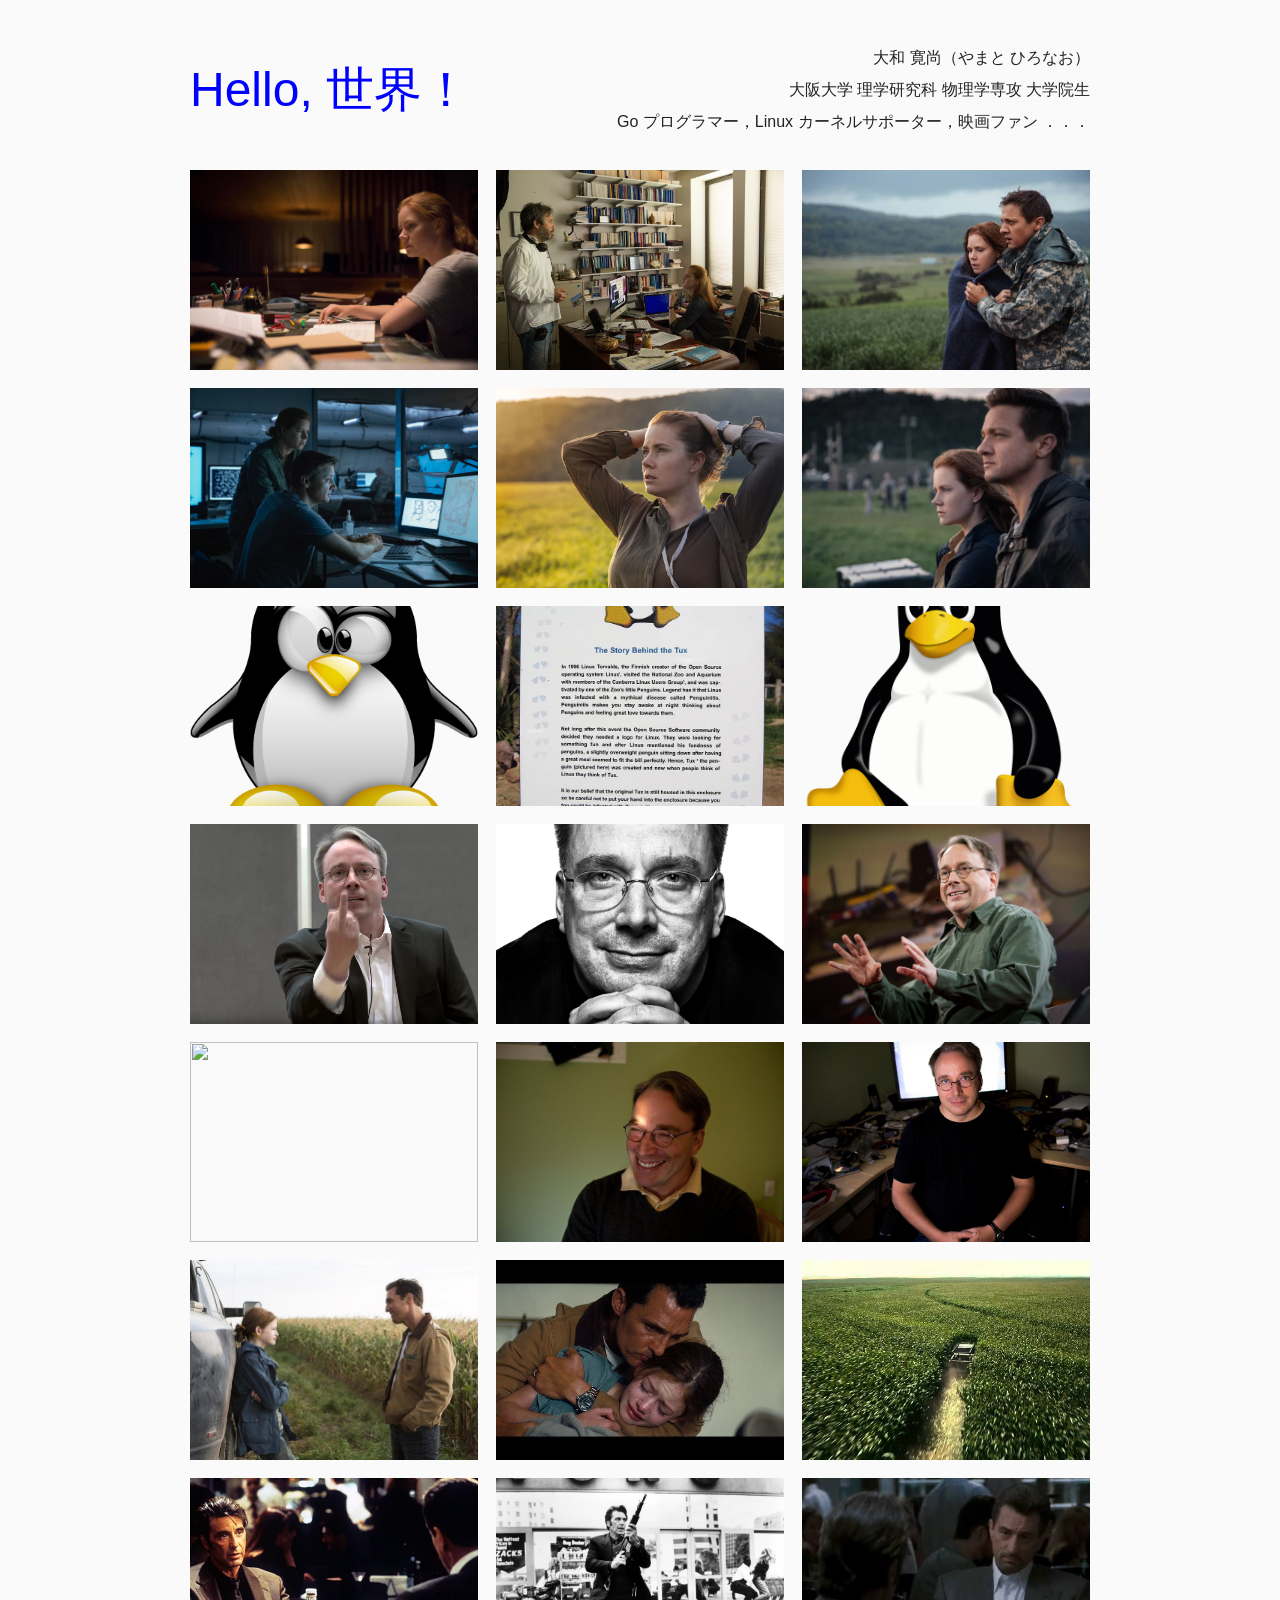
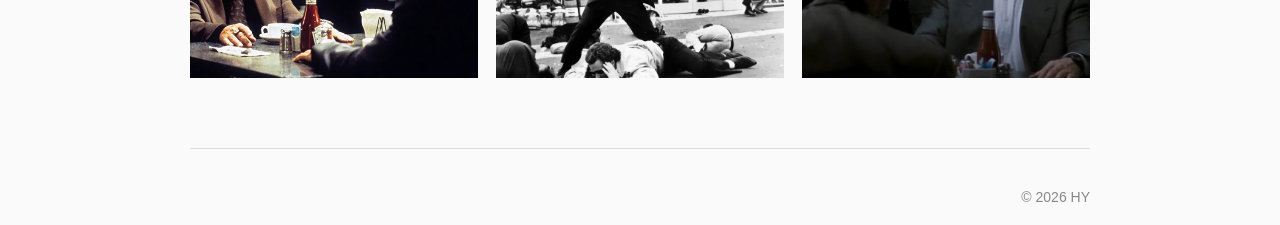
==== index.html @ b1a06604 "Make it fancier." ====
<!DOCTYPE html>
<html lang="en">
<head>
  <meta charset="UTF-8">
  <meta name="viewport" content="width=device-width, initial-scale=1.0">
  <link rel="stylesheet" href="style.css">
  <title>HY</title>
</head>

<body>

  <header>
    <h1 class="blue">Hello, 世界！</h1>
    <div class="personal-info">
      <p>
	大和 寛尚（やまと ひろなお）<br>
	大阪大学 理学研究科 物理学専攻 大学院生<br>
	Go プログラマー，Linux カーネルサポーター，映画ファン ．．．
      </p>
    </div>
  </header>

  <main>
    <div class="gallery">
      <div class="image">
        <img src="arrival0.jpg">
        <span class="tooltip">映画「メッセージ」主演の Amy Adams とかっこいいデスク</span>
      </div>
      <div class="image">
        <img src="arrival1.jpg">
        <span class="tooltip">映画「メッセージ」主演の Amy Adams と監督 Denis Villeneuve</span>	
      </div>
      <div class="image">
        <img src="arrival2.jpg">
        <span class="tooltip">映画「メッセージ」主演の Amy Adams と助演の Jeremy Renner（一番好きな俳優）</span>
      </div>
      <div class="image">
        <img src="arrival3.jpg">
        <span class="tooltip">映画「メッセージ」主演の Amy Adams と助演の Jeremy Renner（一番好きな俳優），コンピュータの前で</span>
      </div>
      <div class="image">
        <img src="arrival0.webp">
        <span class="tooltip">映画「メッセージ」主演の Amy Adams，大自然の中</span>
      </div>
      <div class="image">
        <img src="arrival1.webp">
        <span class="tooltip">映画「メッセージ」主演の Amy Adams と助演の Jeremy Renner（一番好きな俳優）</span>
      </div>
      <div class="image">
        <img src="tux0.png" alt="">	
        <span class="tooltip">Linux カーネルのマスコット Tux（わたしが一番気に入っているバージョン）</span>
      </div>
      <div class="image">
        <img src="tux0.webp" alt="">	
        <span class="tooltip">The Story Behind the Tux</span>
      </div>
      <div class="image">
        <img src="tux1.webp" alt="">	
        <span class="tooltip">The most standard Tux</span>
      </div>
      <div class="image">      
        <img src="linus0.jpg">
        <span class="tooltip">NVIDIA, FUCK YOU!</span>
      </div>
      <div class="image">
        <img src="linus1.jpg">
        <span class="tooltip">Faces of Open Source</span>
      </div>
      <div class="image">
        <img src="linus2.jpg">
        <span class="tooltip">ぼくはヴィジョナリーじゃない</span>
      </div>
      <div class="image">
        <img src="linus3.jpg">
        <span class="tooltip">ほんとうに世界を変えてきたのは Steve Jobs でも Elon Musk でもない。Linus Torvalds だ！</span>
      </div>
      <div class="image">
        <img src="linus0.webp">
        <span class="tooltip">Linus: "Social media is a disease."</span>
      </div>
      <div class="image">
        <img src="linus4.jpg">
        <span class="tooltip">Linux の強み</span>
      </div>
      <div class="image">
        <img src="interstellar0.jpg">
        <span class="tooltip">映画「インターステラー」のマーフとクーパー</span>
      </div>
      <div class="image">
        <img src="interstellar1.jpg">
        <span class="tooltip">映画「インターステラー」のマーフとクーパー。「絶対に帰ってくる」</span>
      </div>
      <div class="image">
        <img src="interstellar0.webp">
        <span class="tooltip">映画「インターステラー」のとうもろこし畑のシーン</span>
      </div>
      <div class="image">
        <img src="heat0.webp">
        <span class="tooltip">My life is a disaster zone.</span>
      </div>
      <div class="image">
        <img src="heat1.webp">
        <span class="tooltip">映画「ヒート」の Al Pacino，もっともかっこいい俳優の一人</span>
      </div>
      <div class="image">
        <img src="heat0.jpg">
        <span class="tooltip">There's a flip side to that coin.</span>
      </div>
      
    </div>
  </main>

  <footer>
    <p>&copy; 2026 HY</p>
  </footer>

</body>
</html>
---- style.css ----
/* style.css */

body {
    max-width: 900px;
    margin: 10px auto;
    padding: 0 10px;

    font-family: Arial, sans-serif;
    line-height: 2;
    color: #222;
    background: #fafafa;
}

header {
    display: flex;
    align-items: center;
    gap: 60px;
    /* margin-top: 0px; */
    /* margin-bottom: 0px; */
}

header h1 {
    flex-shrink: 0;
    font-weight: normal;
    font-size: 3rem;
}

.personal-info {
    flex: 1;
}

section {
    margin-bottom: 50px;
}

p {
    text-align: right;
}

.gallery {
    display: grid;
    grid-template-columns: repeat(3, 1fr);
    gap: 18px;
}

.image {
    position: relative;
    overflow: hidden;
}

.gallery img {
    width: 100%;
    height: 200px;
    object-fit: cover;

    display: block;
    transition: transform 0.3s ease,
                filter 0.3s ease;
}

.image:hover img {
    transform: scale(1.05);
    filter: brightness(60%);
}

.tooltip {
    position: absolute;
    left: 15px;
    right: 15px;
    bottom: 15px;

    color: white;
    font-size: 14px;
    line-height: 1.5;

    opacity: 0;
    transform: translateY(10px);
    transition: 0.3s ease;
}

.image:hover .tooltip {
    opacity: 1;
    transform: translateY(0);
}

footer {
    margin-top: 70px;
    padding-top: 20px;
    border-top: 1px solid #ddd;

    text-align: center;
    color: #888;
    font-size: 14px;
}

.red {
    color: red;
}

.blue {
    color: blue;
}
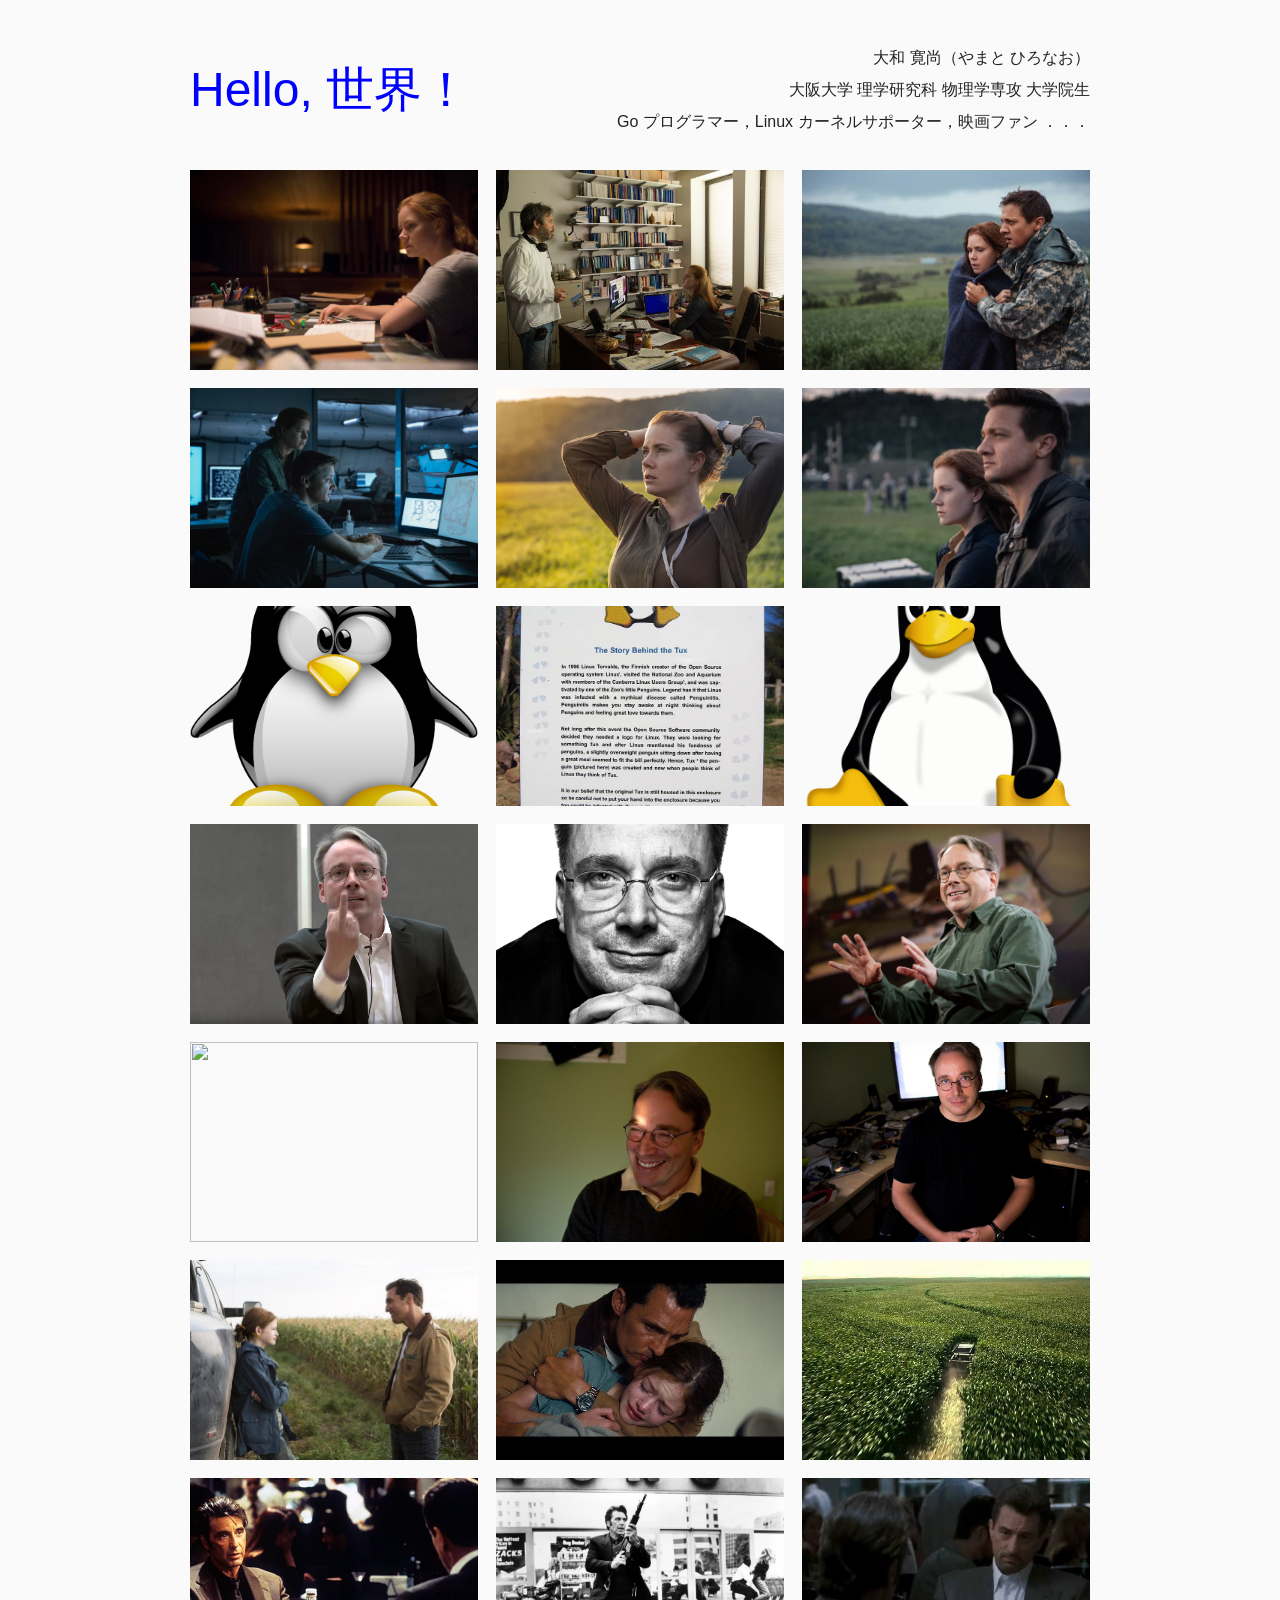
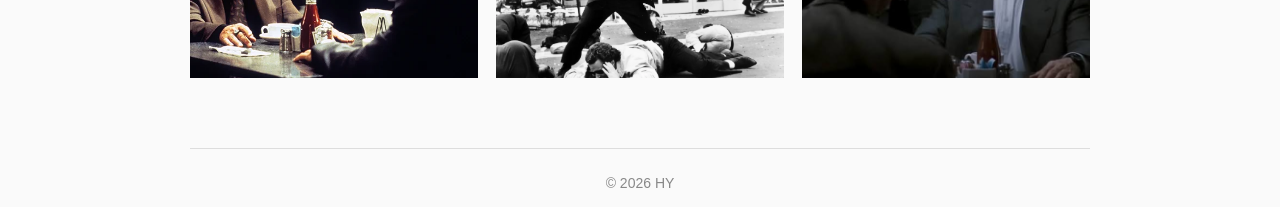
==== commit 1fe4a9f2: "footer text-align: right;" ====
--- a/index.html
+++ b/index.html
@@ -111,7 +111,7 @@
   </main>
 
   <footer>
-    <p>&copy; 2026 HY</p>
+    &copy; 2026 HY
   </footer>
 
 </body>
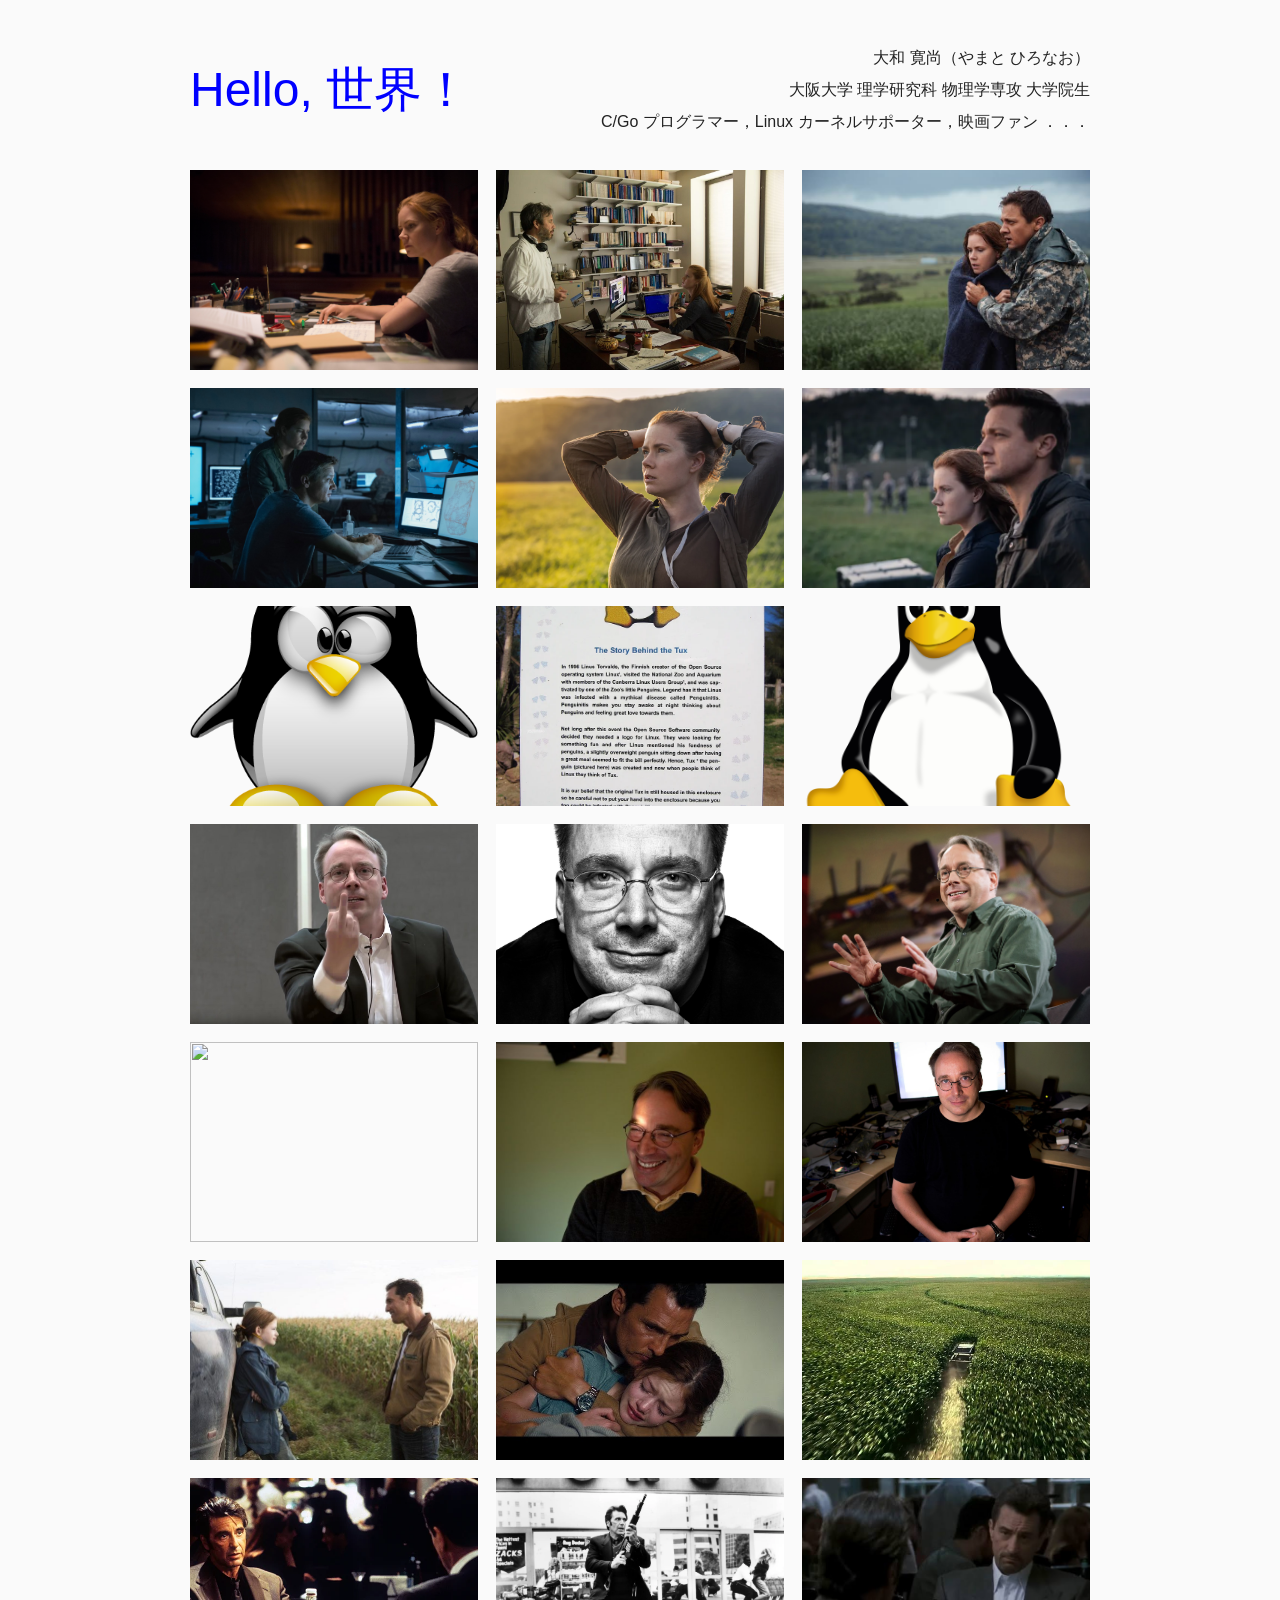
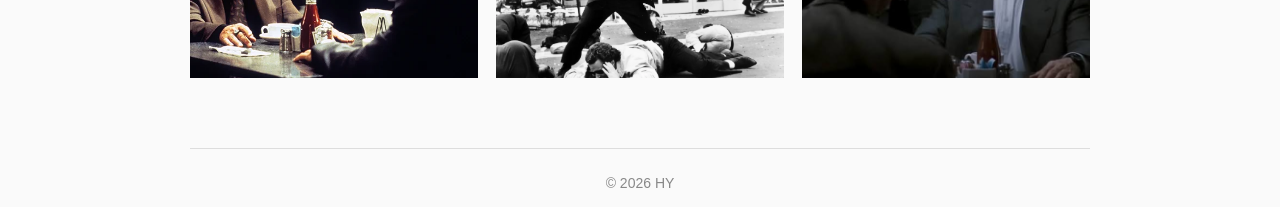
==== commit 844a5251: "Go programmer -> C/Go programmer" ====
--- a/index.html
+++ b/index.html
@@ -15,7 +15,7 @@
       <p>
 	大和 寛尚（やまと ひろなお）<br>
 	大阪大学 理学研究科 物理学専攻 大学院生<br>
-	Go プログラマー，Linux カーネルサポーター，映画ファン ．．．
+	C/Go プログラマー，Linux カーネルサポーター，映画ファン ．．．
       </p>
     </div>
   </header>
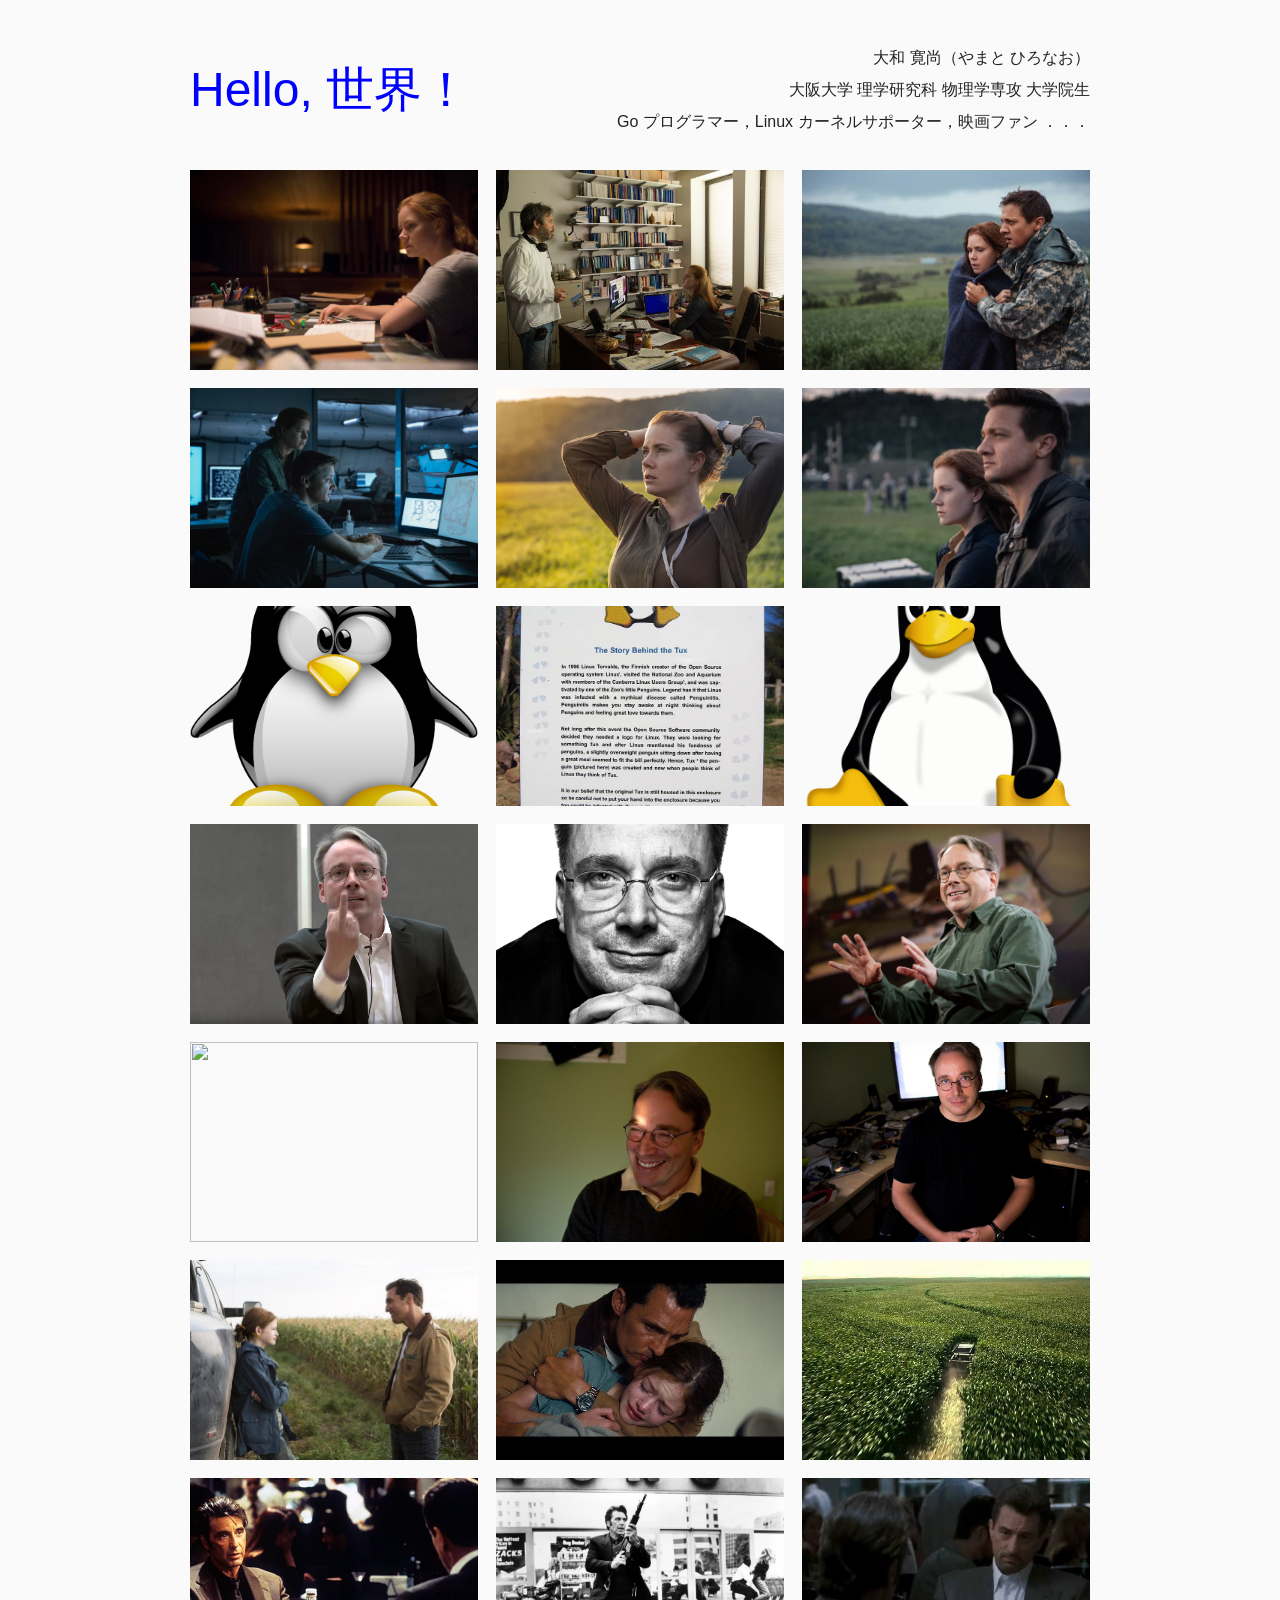
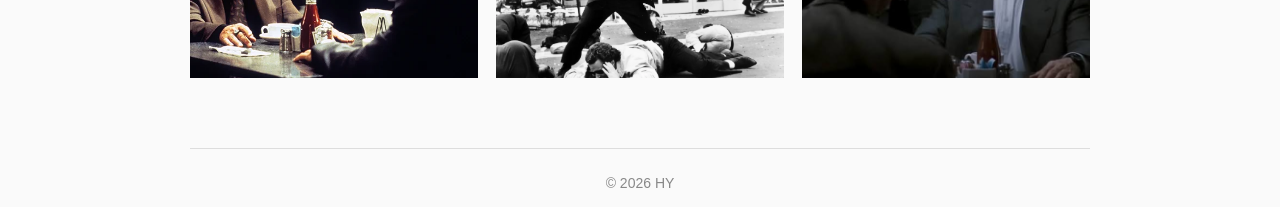
==== commit 763e73eb: "C/Go programmer -> Go programmer" ====
--- a/index.html
+++ b/index.html
@@ -15,7 +15,7 @@
       <p>
 	大和 寛尚（やまと ひろなお）<br>
 	大阪大学 理学研究科 物理学専攻 大学院生<br>
-	C/Go プログラマー，Linux カーネルサポーター，映画ファン ．．．
+	Go プログラマー，Linux カーネルサポーター，映画ファン ．．．
       </p>
     </div>
   </header>
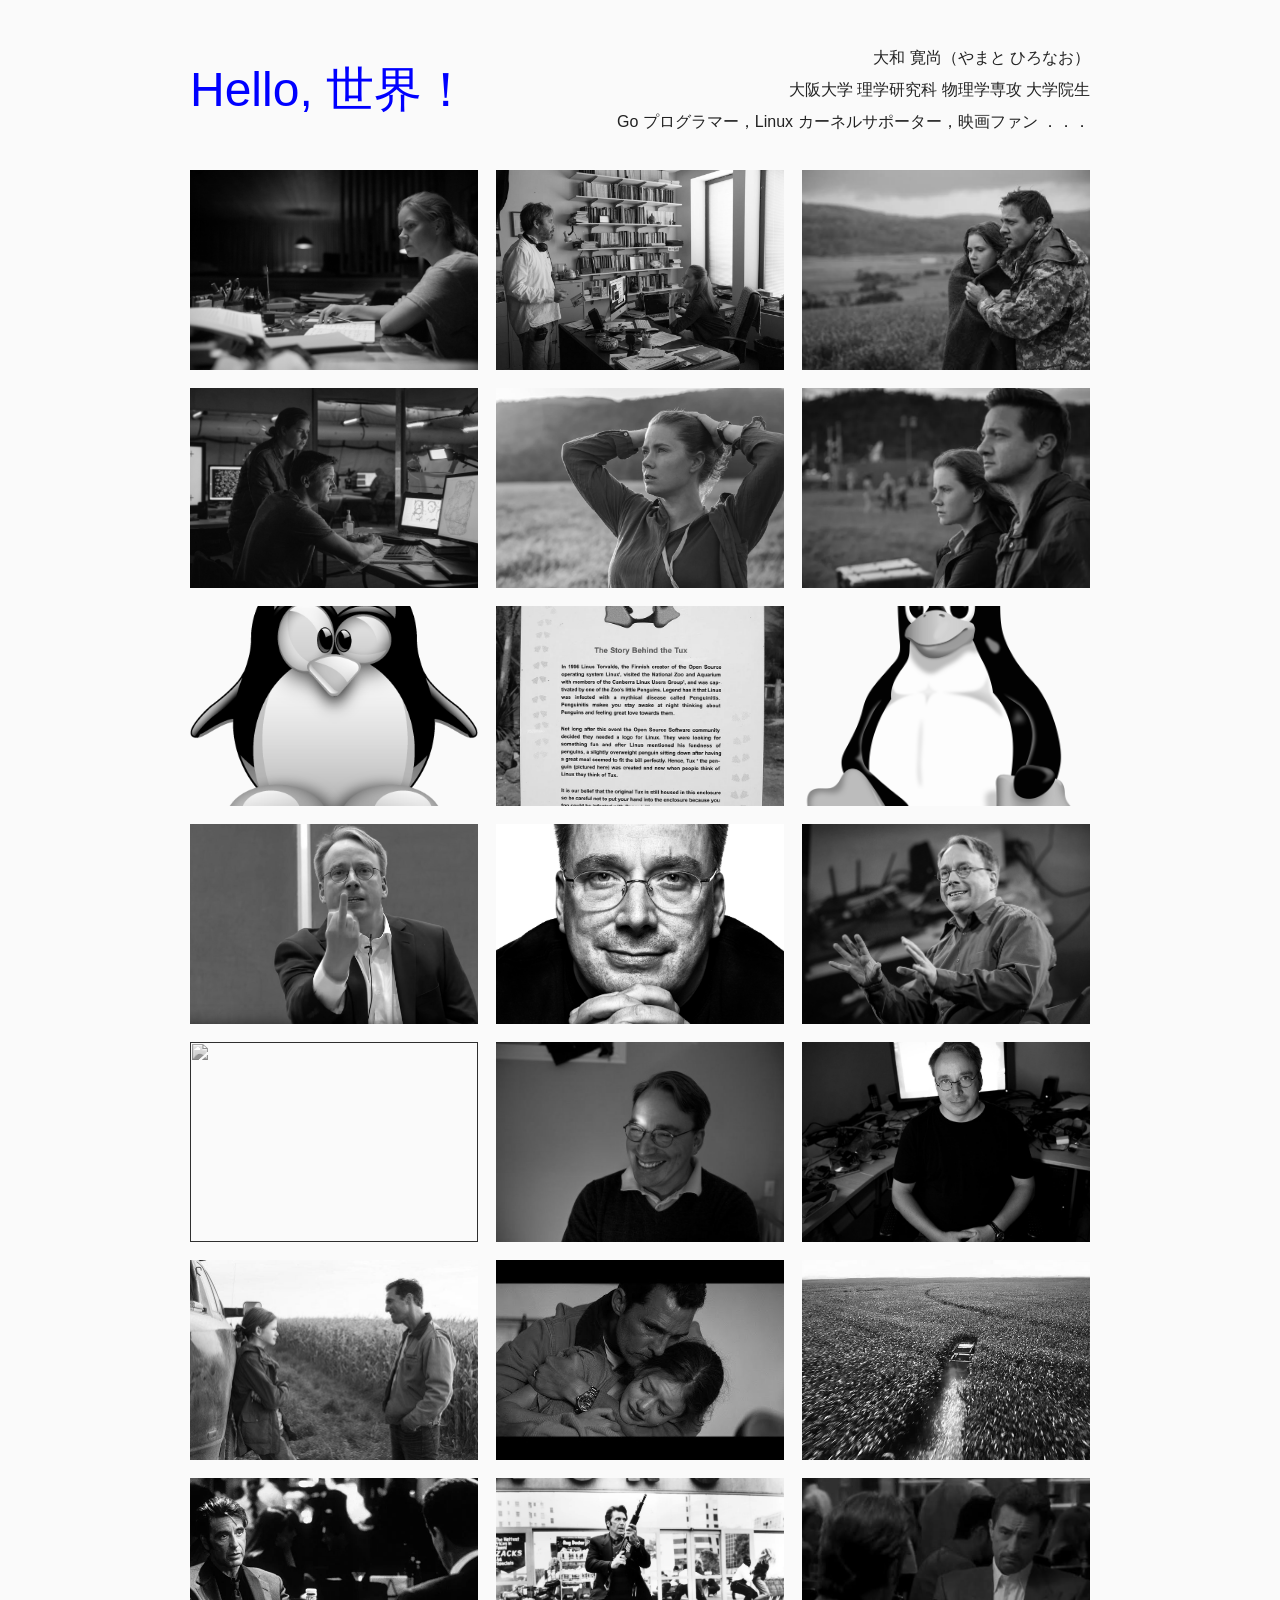
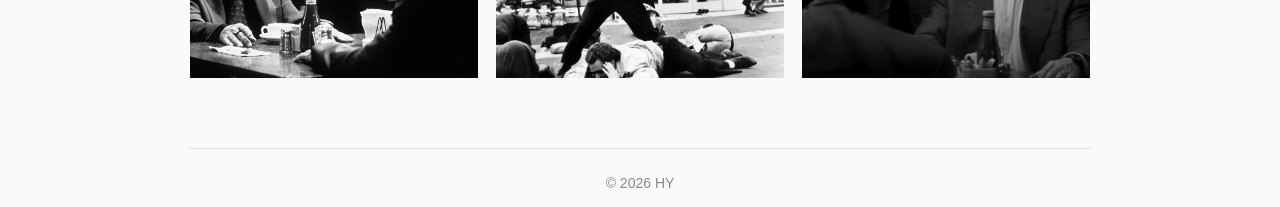
==== commit 82ee0699: "Update index.html and style.css" ====
--- a/index.html
+++ b/index.html
@@ -22,91 +22,132 @@
 
   <main>
     <div class="gallery">
-      <div class="image">
-        <img src="arrival0.jpg">
-        <span class="tooltip">映画「メッセージ」主演の Amy Adams とかっこいいデスク</span>
-      </div>
-      <div class="image">
-        <img src="arrival1.jpg">
-        <span class="tooltip">映画「メッセージ」主演の Amy Adams と監督 Denis Villeneuve</span>	
-      </div>
-      <div class="image">
-        <img src="arrival2.jpg">
-        <span class="tooltip">映画「メッセージ」主演の Amy Adams と助演の Jeremy Renner（一番好きな俳優）</span>
-      </div>
-      <div class="image">
-        <img src="arrival3.jpg">
-        <span class="tooltip">映画「メッセージ」主演の Amy Adams と助演の Jeremy Renner（一番好きな俳優），コンピュータの前で</span>
-      </div>
-      <div class="image">
-        <img src="arrival0.webp">
-        <span class="tooltip">映画「メッセージ」主演の Amy Adams，大自然の中</span>
-      </div>
-      <div class="image">
-        <img src="arrival1.webp">
-        <span class="tooltip">映画「メッセージ」主演の Amy Adams と助演の Jeremy Renner（一番好きな俳優）</span>
-      </div>
-      <div class="image">
-        <img src="tux0.png" alt="">	
-        <span class="tooltip">Linux カーネルのマスコット Tux（わたしが一番気に入っているバージョン）</span>
-      </div>
-      <div class="image">
-        <img src="tux0.webp" alt="">	
-        <span class="tooltip">The Story Behind the Tux</span>
-      </div>
-      <div class="image">
-        <img src="tux1.webp" alt="">	
-        <span class="tooltip">The most standard Tux</span>
-      </div>
-      <div class="image">      
-        <img src="linus0.jpg">
-        <span class="tooltip">NVIDIA, FUCK YOU!</span>
-      </div>
-      <div class="image">
-        <img src="linus1.jpg">
-        <span class="tooltip">Faces of Open Source</span>
-      </div>
-      <div class="image">
-        <img src="linus2.jpg">
-        <span class="tooltip">ぼくはヴィジョナリーじゃない</span>
-      </div>
-      <div class="image">
-        <img src="linus3.jpg">
-        <span class="tooltip">ほんとうに世界を変えてきたのは Steve Jobs でも Elon Musk でもない。Linus Torvalds だ！</span>
-      </div>
-      <div class="image">
-        <img src="linus0.webp">
-        <span class="tooltip">Linus: "Social media is a disease."</span>
-      </div>
-      <div class="image">
-        <img src="linus4.jpg">
-        <span class="tooltip">Linux の強み</span>
-      </div>
-      <div class="image">
-        <img src="interstellar0.jpg">
-        <span class="tooltip">映画「インターステラー」のマーフとクーパー</span>
-      </div>
-      <div class="image">
-        <img src="interstellar1.jpg">
-        <span class="tooltip">映画「インターステラー」のマーフとクーパー。「絶対に帰ってくる」</span>
-      </div>
-      <div class="image">
-        <img src="interstellar0.webp">
-        <span class="tooltip">映画「インターステラー」のとうもろこし畑のシーン</span>
-      </div>
-      <div class="image">
-        <img src="heat0.webp">
-        <span class="tooltip">My life is a disaster zone.</span>
-      </div>
-      <div class="image">
-        <img src="heat1.webp">
-        <span class="tooltip">映画「ヒート」の Al Pacino，もっともかっこいい俳優の一人</span>
-      </div>
-      <div class="image">
-        <img src="heat0.jpg">
-        <span class="tooltip">There's a flip side to that coin.</span>
-      </div>
-      
+      <a href="https://youtu.be/M-U9pguyG4c?si=0w0F82RHLE7lFeA7">
+	<div class="image">
+	  <img src="arrival0.jpg">
+	  <span class="tooltip">映画「メッセージ」主演の Amy Adams とかっこいいデスク</span>
+	</div>
+      </a>
+      <a href="">
+	<div class="image">
+	  <img src="arrival1.jpg">
+	  <span class="tooltip">映画「メッセージ」主演の Amy Adams と監督 Denis Villeneuve</span>	
+	</div>
+      </a>
+      <a href="https://youtu.be/h10sJv3IacQ?si=M8wpBTRVjUyyJAyx">
+	<div class="image">
+	  <img src="arrival2.jpg">
+	  <span class="tooltip">映画「メッセージ」主演の Amy Adams と助演の Jeremy Renner（一番好きな俳優）</span>
+	</div>
+      </a>
+      <a href="">
+	<div class="image">
+	  <img src="arrival3.jpg">
+	  <span class="tooltip">映画「メッセージ」主演の Amy Adams と助演の Jeremy Renner（一番好きな俳優），コンピュータの前で</span>
+	</div>
+      </a>
+      <a href="">
+        <div class="image">
+          <img src="arrival0.webp">
+          <span class="tooltip">映画「メッセージ」主演の Amy Adams，大自然の中</span>
+        </div>
+      </a>
+      <a href="https://youtu.be/h10sJv3IacQ?si=M8wpBTRVjUyyJAyx">
+        <div class="image">
+          <img src="arrival1.webp">
+          <span class="tooltip">映画「メッセージ」主演の Amy Adams と助演の Jeremy Renner（一番好きな俳優）</span>
+        </div>
+      </a>
+      <a href="">
+        <div class="image">
+          <img src="tux0.png" alt="">	
+          <span class="tooltip">Linux カーネルのマスコット Tux（わたしが一番気に入っているバージョン）</span>
+        </div>
+      </a>
+      <a href="">
+        <div class="image">
+          <img src="tux0.webp" alt="">	
+          <span class="tooltip">The Story Behind the Tux</span>
+        </div>
+      </a>
+      <a href="">
+        <div class="image">
+          <img src="tux1.webp" alt="">	
+          <span class="tooltip">The most standard Tux</span>
+        </div>
+      </a>
+      <a href="https://youtu.be/_36yNWw_07g?si=3NR6AuxVb-sabpn5">
+        <div class="image">      
+          <img src="linus0.jpg">
+          <span class="tooltip">NVIDIA, FUCK YOU!</span>
+        </div>
+      </a>
+      <a href="https://www.facesofopensource.com/">
+        <div class="image">
+          <img src="linus1.jpg">
+          <span class="tooltip">Faces of Open Source</span>
+        </div>
+      </a>
+      <a href="https://www.ted.com/talks/linus_torvalds_the_mind_behind_linux">
+        <div class="image">
+          <img src="linus2.jpg">
+          <span class="tooltip">ぼくはヴィジョナリーじゃない</span>
+        </div>
+      </a>
+      <a href="">
+        <div class="image">
+          <img src="linus3.jpg">
+          <span class="tooltip">ほんとうに世界を変えてきたのは Steve Jobs でも Elon Musk でもない。Linus Torvalds だ！</span>
+        </div>
+      </a>
+      <a href="https://www.businessinsider.com/linus-torvalds-says-twitter-facebook-instagram-a-disease-2019-4">
+        <div class="image">
+          <img src="linus0.webp">
+          <span class="tooltip">Linus: "Social media is a disease."</span>
+        </div>
+      </a>
+      <a href="https://www.oreilly.co.jp/BOOK/osp/OpenSource_Web_Version/chapter08/chapter08.html">
+        <div class="image">
+          <img src="linus4.jpg">
+          <span class="tooltip">Linux の強み</span>
+        </div>
+      </a>
+      <a href="https://youtu.be/bmz9lMP6aQU?si=FEjUDsfYIwb-RdZA">
+        <div class="image">
+          <img src="interstellar0.jpg">
+          <span class="tooltip">映画「インターステラー」のマーフとクーパー</span>
+        </div>
+      </a>
+      <a href="https://youtu.be/yMpdgnUYVNo?si=-expmGr9IIbYc-QI">
+        <div class="image">
+          <img src="interstellar1.jpg">
+          <span class="tooltip">映画「インターステラー」のマーフとクーパー。「絶対に帰ってくる」</span>
+        </div>
+      </a>
+      <a href="https://youtu.be/bmz9lMP6aQU?si=FEjUDsfYIwb-RdZA">
+        <div class="image">
+          <img src="interstellar0.webp">
+          <span class="tooltip">映画「インターステラー」のとうもろこし畑のシーン</span>
+        </div>
+      </a>
+      <a href="https://youtu.be/zDtr8-cMSWg?si=rS317bjxwZvD0s-k">
+        <div class="image">
+          <img src="heat0.webp">
+          <span class="tooltip">My life is a disaster zone.</span>
+        </div>
+      </a>
+      <a href="https://youtu.be/ZL9fnVtz_lc?si=kpnrTOviUiOnO8nG">
+        <div class="image">
+          <img src="heat1.webp">
+          <span class="tooltip">映画「ヒート」の Al Pacino，もっともかっこいい俳優の一人</span>
+        </div>
+      </a>
+      <a href="https://youtu.be/zDtr8-cMSWg?si=rS317bjxwZvD0s-k">
+        <div class="image">
+          <img src="heat0.jpg">
+          <span class="tooltip">There's a flip side to that coin.</span>
+        </div>
+      </a>
     </div>
   </main>
 
--- a/style.css
+++ b/style.css
@@ -56,11 +56,12 @@
     display: block;
     transition: transform 0.3s ease,
                 filter 0.3s ease;
+    filter: grayscale(100%);    
 }
 
 .image:hover img {
     transform: scale(1.05);
-    filter: brightness(60%);
+    filter: grayscale(0%);
 }
 
 .tooltip {
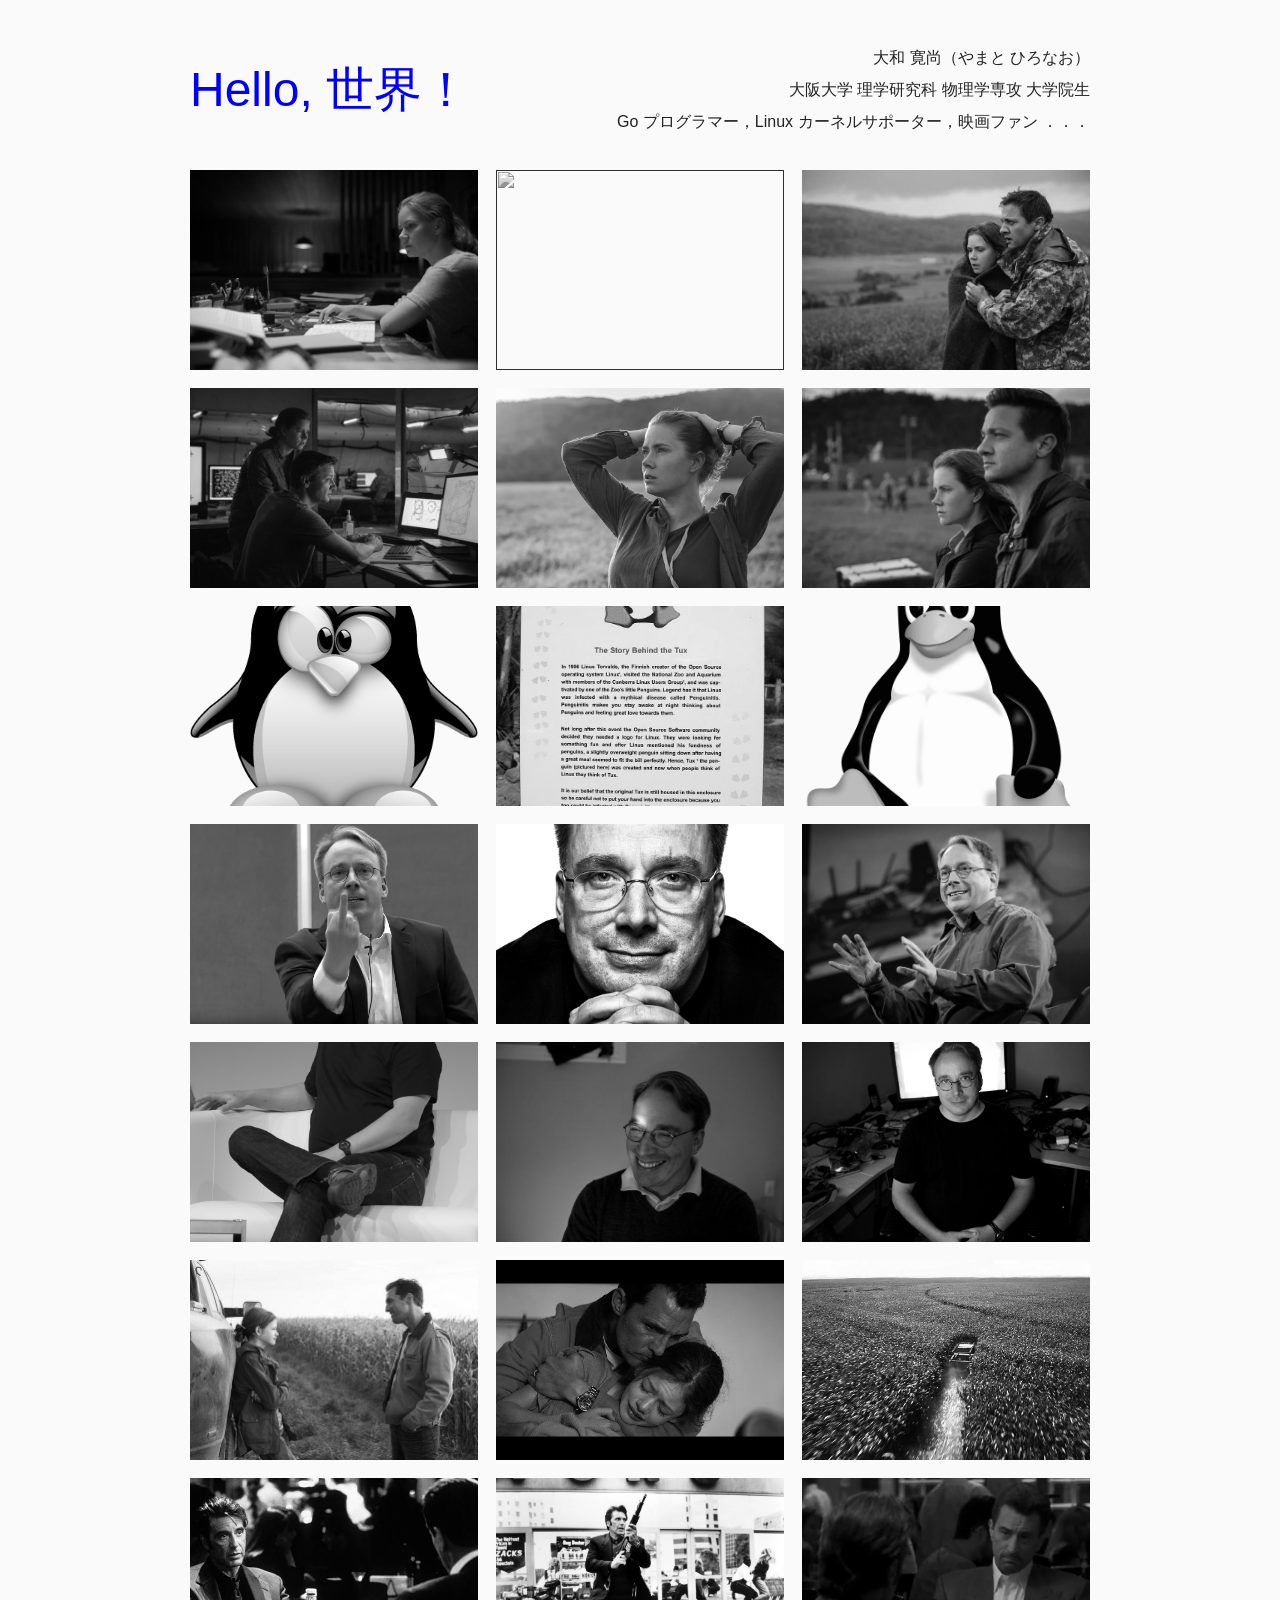
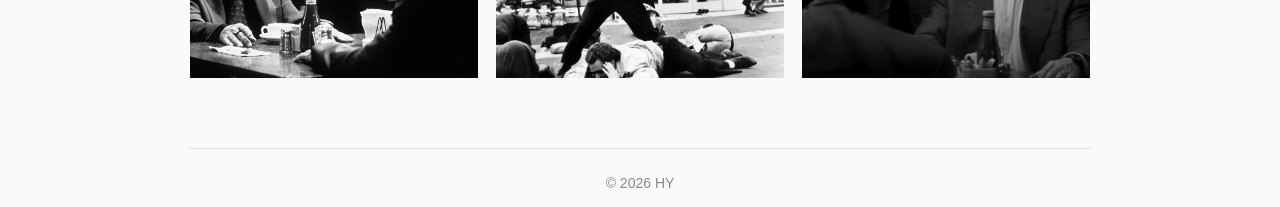
==== commit 1109c5e6: "A little change in the path of the image files" ====
--- a/index.html
+++ b/index.html
@@ -24,127 +24,127 @@
     <div class="gallery">
       <a href="https://youtu.be/M-U9pguyG4c?si=0w0F82RHLE7lFeA7">
 	<div class="image">
-	  <img src="arrival0.jpg">
+	  <img src="images/arrival0.jpg">
 	  <span class="tooltip">映画「メッセージ」主演の Amy Adams とかっこいいデスク</span>
 	</div>
       </a>
       <a href="">
 	<div class="image">
-	  <img src="arrival1.jpg">
+	  <img src="images/images/arrival1.jpg">
 	  <span class="tooltip">映画「メッセージ」主演の Amy Adams と監督 Denis Villeneuve</span>	
 	</div>
       </a>
       <a href="https://youtu.be/h10sJv3IacQ?si=M8wpBTRVjUyyJAyx">
 	<div class="image">
-	  <img src="arrival2.jpg">
+	  <img src="images/arrival2.jpg">
 	  <span class="tooltip">映画「メッセージ」主演の Amy Adams と助演の Jeremy Renner（一番好きな俳優）</span>
 	</div>
       </a>
       <a href="">
 	<div class="image">
-	  <img src="arrival3.jpg">
+	  <img src="images/arrival3.jpg">
 	  <span class="tooltip">映画「メッセージ」主演の Amy Adams と助演の Jeremy Renner（一番好きな俳優），コンピュータの前で</span>
 	</div>
       </a>
       <a href="">
         <div class="image">
-          <img src="arrival0.webp">
+          <img src="images/arrival0.webp">
           <span class="tooltip">映画「メッセージ」主演の Amy Adams，大自然の中</span>
         </div>
       </a>
       <a href="https://youtu.be/h10sJv3IacQ?si=M8wpBTRVjUyyJAyx">
         <div class="image">
-          <img src="arrival1.webp">
+          <img src="images/arrival1.webp">
           <span class="tooltip">映画「メッセージ」主演の Amy Adams と助演の Jeremy Renner（一番好きな俳優）</span>
         </div>
       </a>
       <a href="">
         <div class="image">
-          <img src="tux0.png" alt="">	
+          <img src="images/tux0.png" alt="">	
           <span class="tooltip">Linux カーネルのマスコット Tux（わたしが一番気に入っているバージョン）</span>
         </div>
       </a>
       <a href="">
         <div class="image">
-          <img src="tux0.webp" alt="">	
+          <img src="images/tux0.webp" alt="">	
           <span class="tooltip">The Story Behind the Tux</span>
         </div>
       </a>
       <a href="">
         <div class="image">
-          <img src="tux1.webp" alt="">	
+          <img src="images/tux1.webp" alt="">	
           <span class="tooltip">The most standard Tux</span>
         </div>
       </a>
       <a href="https://youtu.be/_36yNWw_07g?si=3NR6AuxVb-sabpn5">
         <div class="image">      
-          <img src="linus0.jpg">
+          <img src="images/linus0.jpg">
           <span class="tooltip">NVIDIA, FUCK YOU!</span>
         </div>
       </a>
       <a href="https://www.facesofopensource.com/">
         <div class="image">
-          <img src="linus1.jpg">
+          <img src="images/linus1.jpg">
           <span class="tooltip">Faces of Open Source</span>
         </div>
       </a>
       <a href="https://www.ted.com/talks/linus_torvalds_the_mind_behind_linux">
         <div class="image">
-          <img src="linus2.jpg">
+          <img src="images/linus2.jpg">
           <span class="tooltip">ぼくはヴィジョナリーじゃない</span>
         </div>
       </a>
       <a href="">
         <div class="image">
-          <img src="linus3.jpg">
+          <img src="images/linus3.jpg">
           <span class="tooltip">ほんとうに世界を変えてきたのは Steve Jobs でも Elon Musk でもない。Linus Torvalds だ！</span>
         </div>
       </a>
       <a href="https://www.businessinsider.com/linus-torvalds-says-twitter-facebook-instagram-a-disease-2019-4">
         <div class="image">
-          <img src="linus0.webp">
+          <img src="images/linus0.webp">
           <span class="tooltip">Linus: "Social media is a disease."</span>
         </div>
       </a>
       <a href="https://www.oreilly.co.jp/BOOK/osp/OpenSource_Web_Version/chapter08/chapter08.html">
         <div class="image">
-          <img src="linus4.jpg">
+          <img src="images/linus4.jpg">
           <span class="tooltip">Linux の強み</span>
         </div>
       </a>
       <a href="https://youtu.be/bmz9lMP6aQU?si=FEjUDsfYIwb-RdZA">
         <div class="image">
-          <img src="interstellar0.jpg">
-          <span class="tooltip">映画「インターステラー」のマーフとクーパー</span>
+          <img src="images/interstellar0.jpg">
+          <span class="tooltip">映画「インターステラー」の Murph と Cooper</span>
         </div>
       </a>
       <a href="https://youtu.be/yMpdgnUYVNo?si=-expmGr9IIbYc-QI">
         <div class="image">
-          <img src="interstellar1.jpg">
-          <span class="tooltip">映画「インターステラー」のマーフとクーパー。「絶対に帰ってくる」</span>
+          <img src="images/interstellar1.jpg">
+          <span class="tooltip">映画「インターステラー」の Murph とCooper。「絶対に帰ってくる」</span>
         </div>
       </a>
       <a href="https://youtu.be/bmz9lMP6aQU?si=FEjUDsfYIwb-RdZA">
         <div class="image">
-          <img src="interstellar0.webp">
+          <img src="images/interstellar0.webp">
           <span class="tooltip">映画「インターステラー」のとうもろこし畑のシーン</span>
         </div>
       </a>
       <a href="https://youtu.be/zDtr8-cMSWg?si=rS317bjxwZvD0s-k">
         <div class="image">
-          <img src="heat0.webp">
+          <img src="images/heat0.webp">
           <span class="tooltip">My life is a disaster zone.</span>
         </div>
       </a>
       <a href="https://youtu.be/ZL9fnVtz_lc?si=kpnrTOviUiOnO8nG">
         <div class="image">
-          <img src="heat1.webp">
+          <img src="images/heat1.webp">
           <span class="tooltip">映画「ヒート」の Al Pacino，もっともかっこいい俳優の一人</span>
         </div>
       </a>
       <a href="https://youtu.be/zDtr8-cMSWg?si=rS317bjxwZvD0s-k">
         <div class="image">
-          <img src="heat0.jpg">
+          <img src="images/heat0.jpg">
           <span class="tooltip">There's a flip side to that coin.</span>
         </div>
       </a>
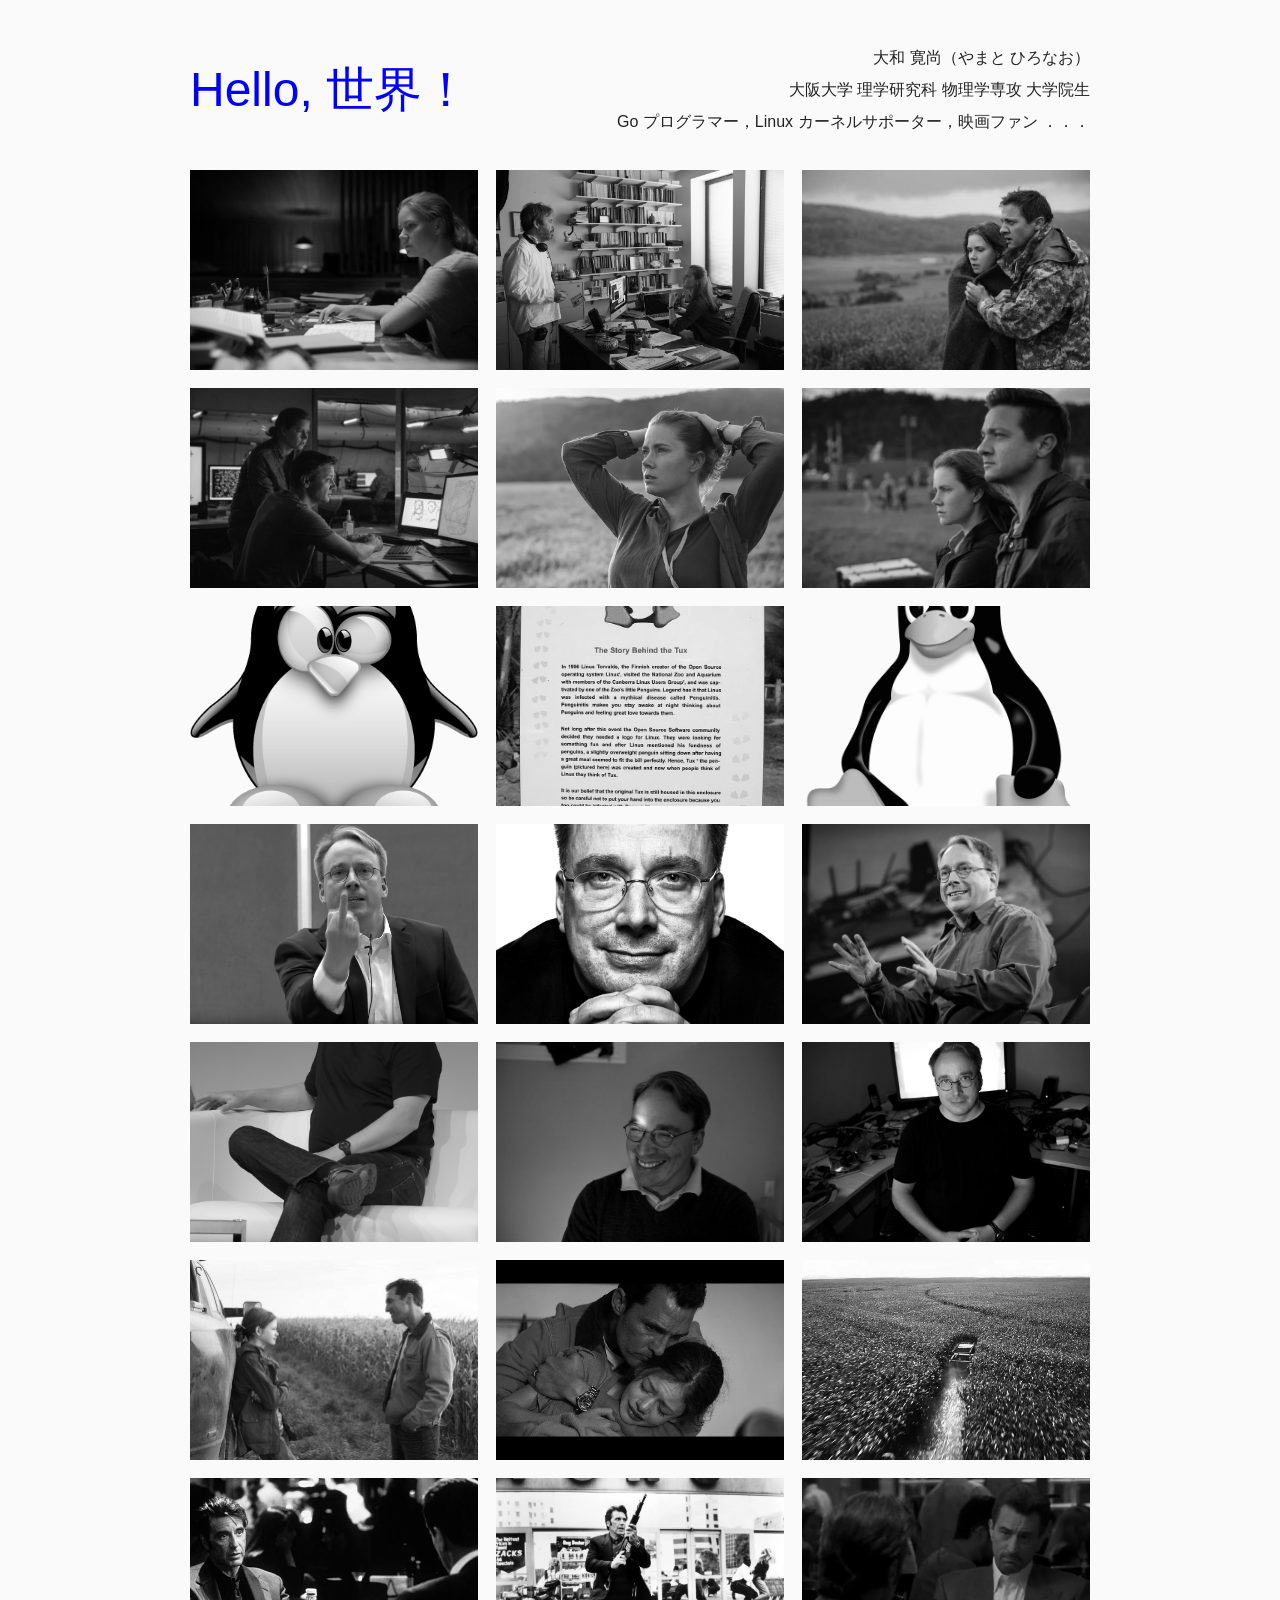
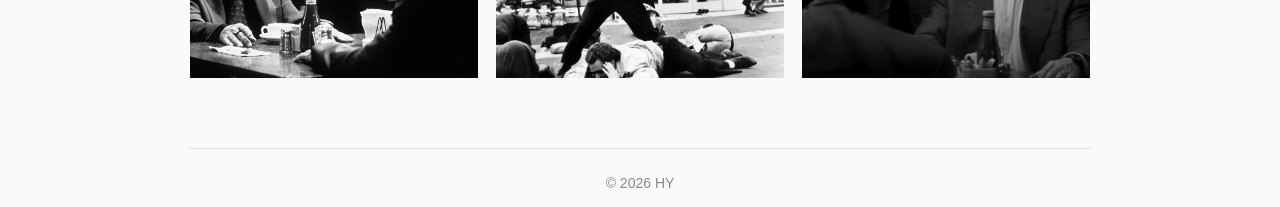
==== commit 1891f996: "Fixed a little typo" ====
--- a/index.html
+++ b/index.html
@@ -30,7 +30,7 @@
       </a>
       <a href="">
 	<div class="image">
-	  <img src="images/images/arrival1.jpg">
+	  <img src="images/arrival1.jpg">
 	  <span class="tooltip">映画「メッセージ」主演の Amy Adams と監督 Denis Villeneuve</span>	
 	</div>
       </a>
